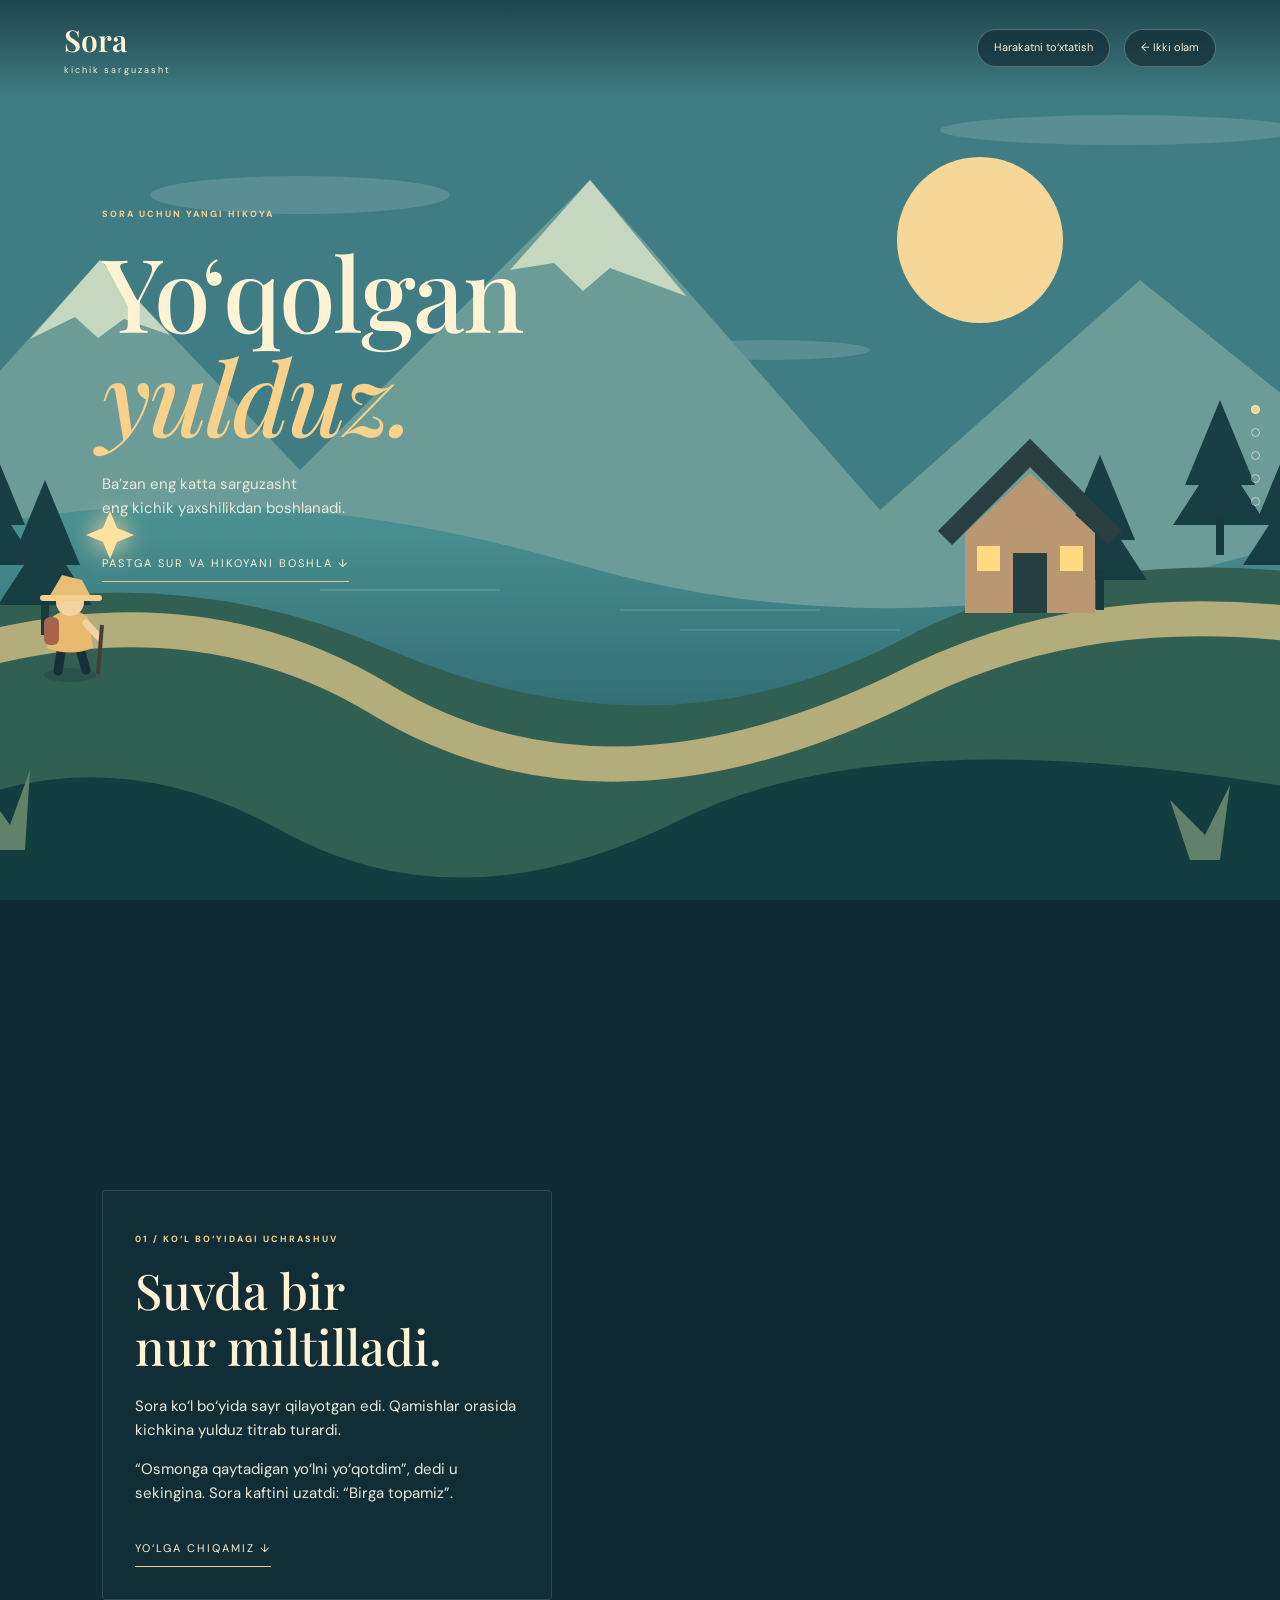
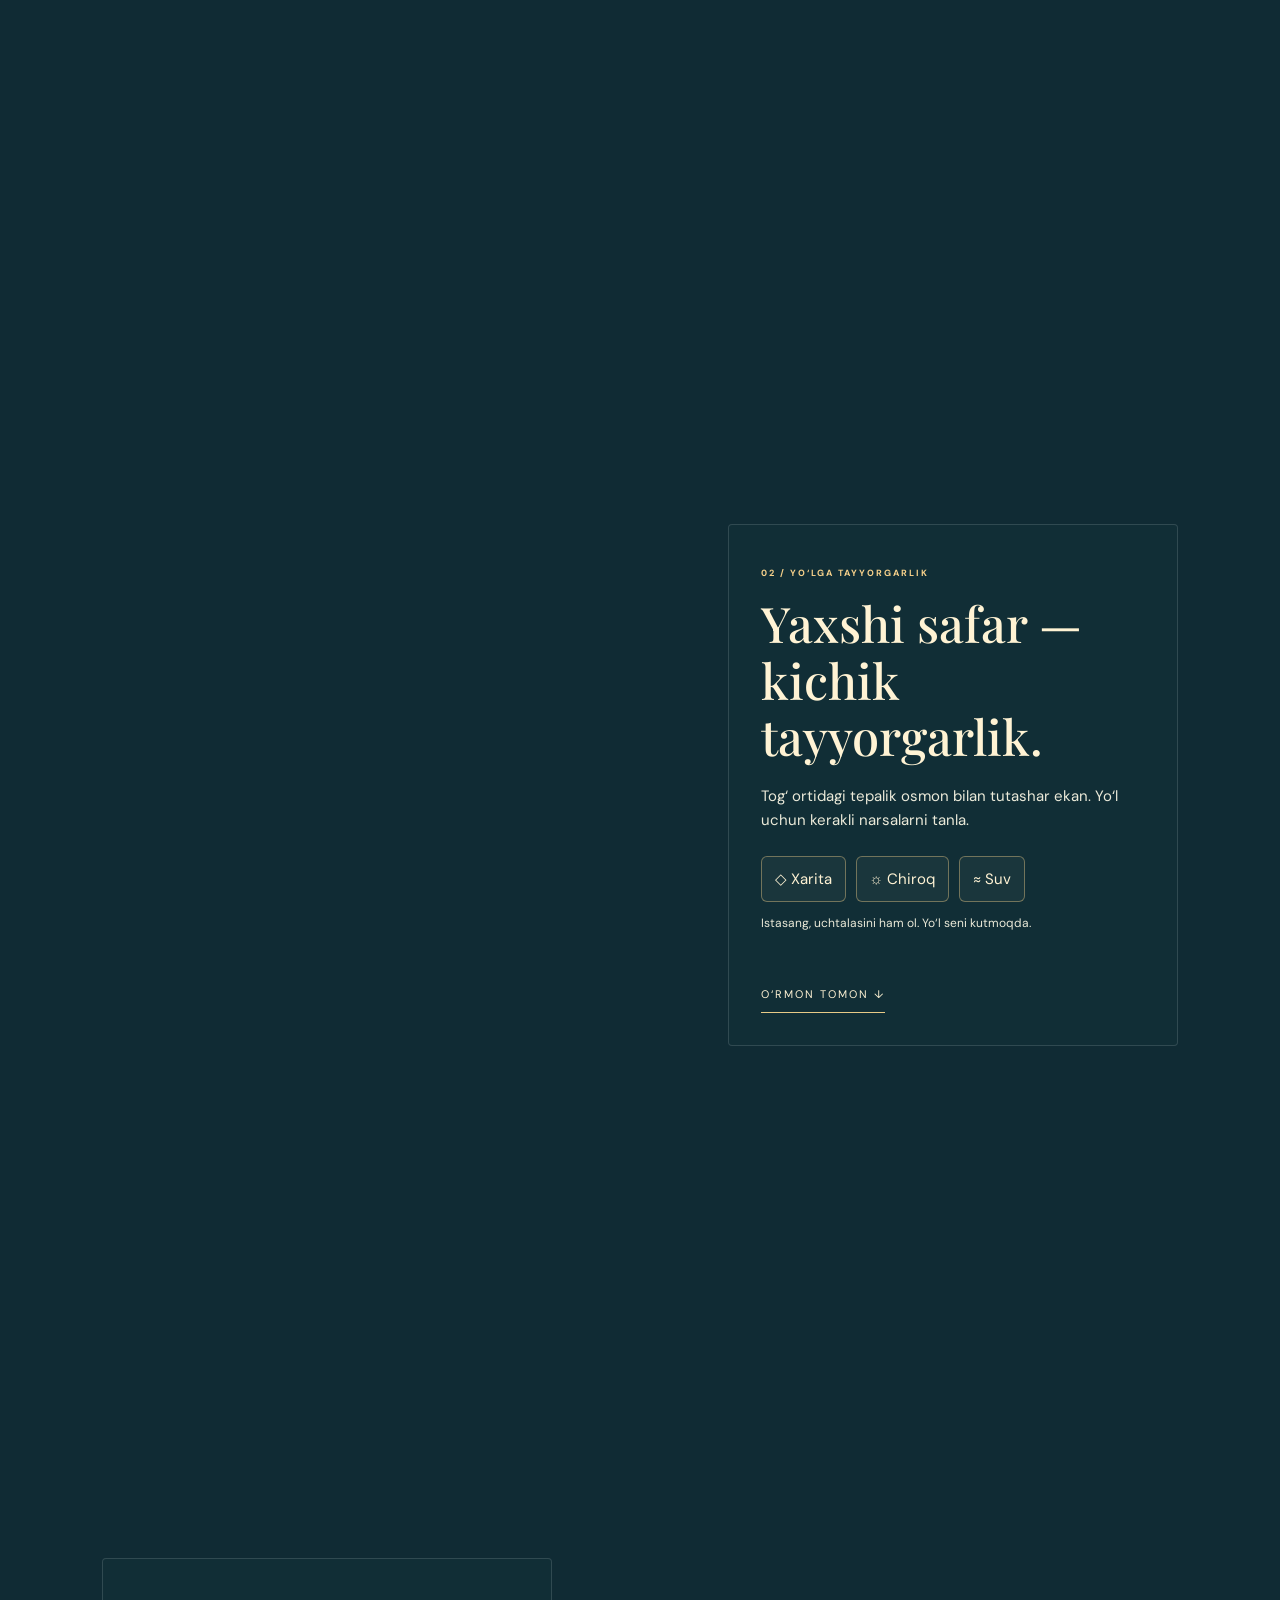
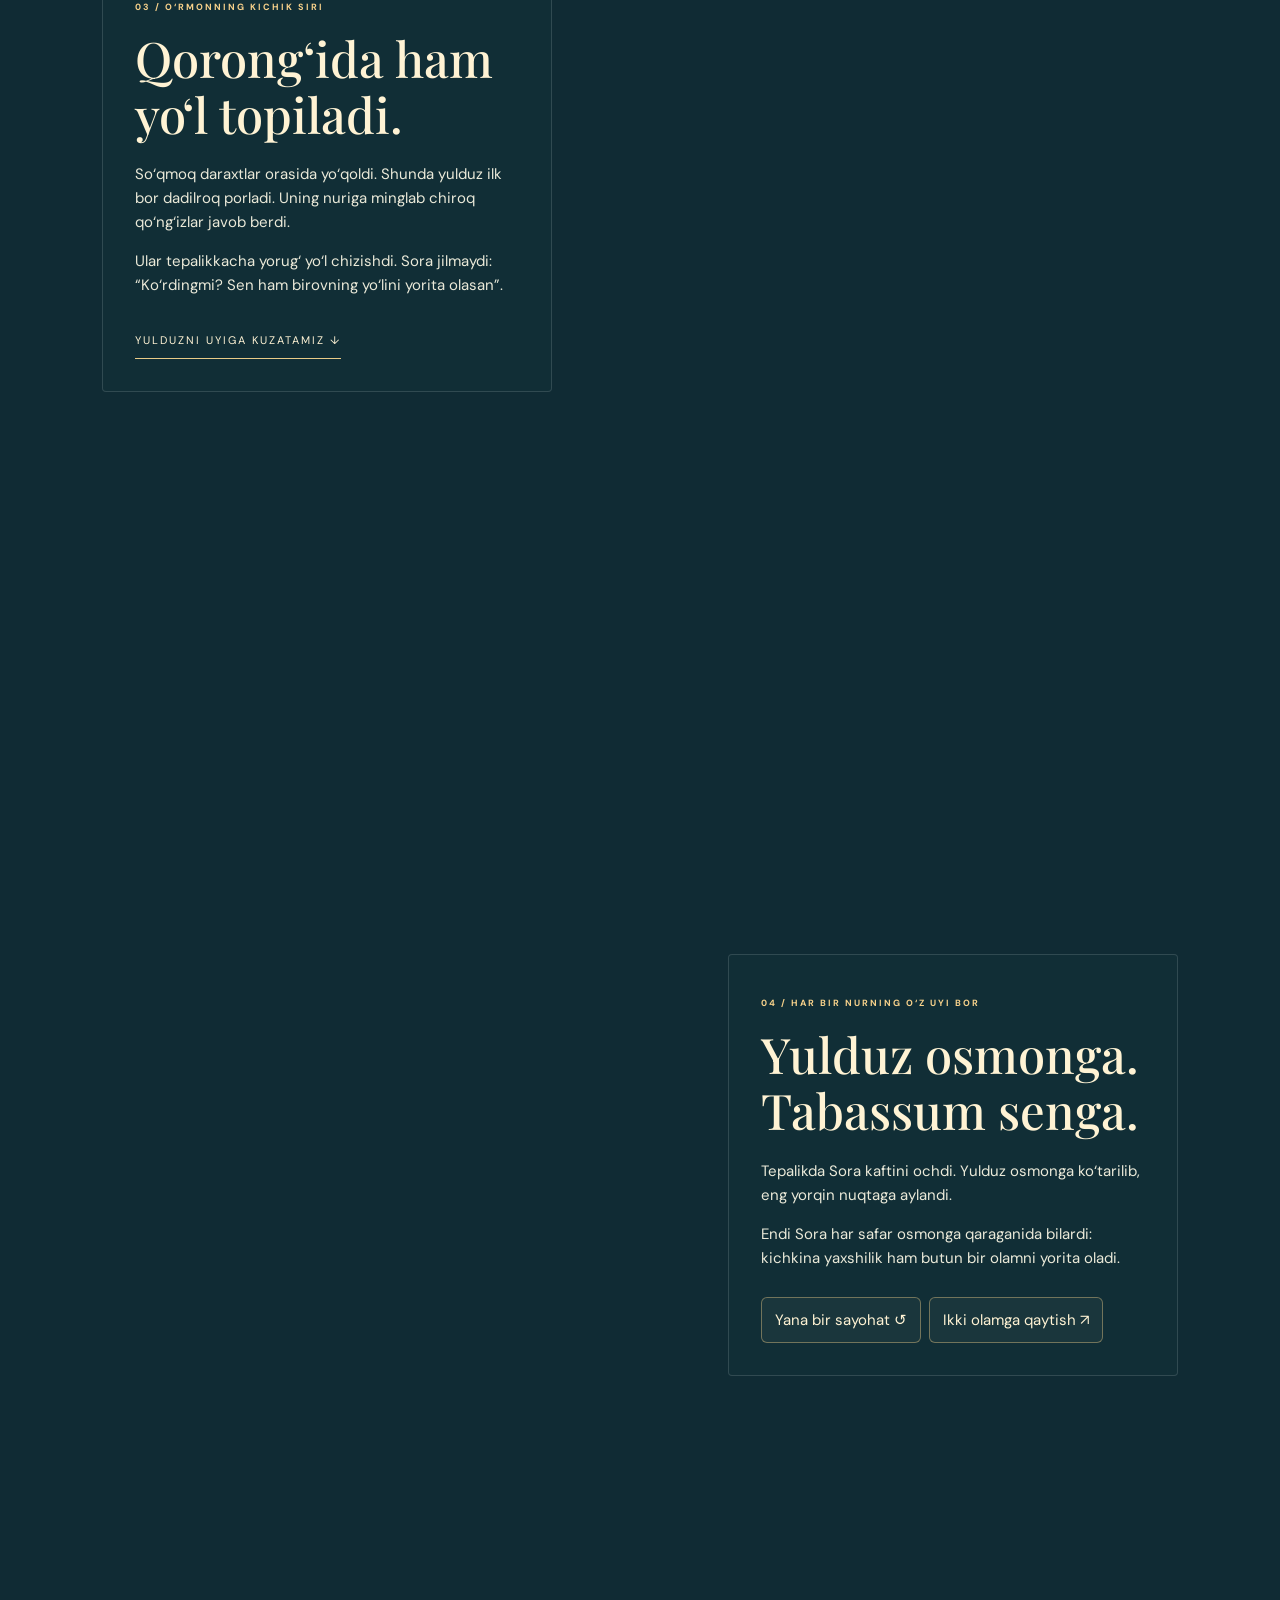
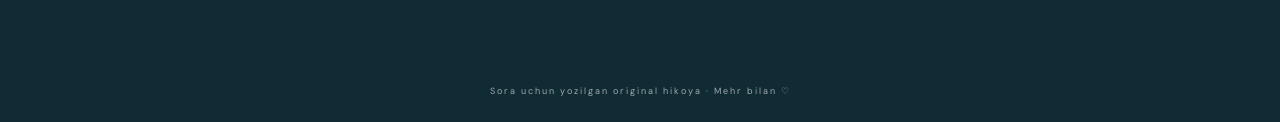
==== sarguzasht.html @ c590b5e5 "Add two-world landing page and original Uzbek scroll adventure" ====
<!doctype html><html lang="uz"><head><meta charset="utf-8"><meta name="viewport" content="width=device-width,initial-scale=1"><meta name="theme-color" content="#102b34"><title>Yo‘qolgan yulduz — Sora</title><link rel="stylesheet" href="style.css"><script src="story.js" defer></script></head>
<body class="story" data-stage="0"><div class="progress" aria-hidden="true"></div><header><a class="brand" href="index.html">Sora<span>kichik sarguzasht</span></a><button class="motion" aria-pressed="false">Harakatni to‘xtatish</button><a class="back" href="index.html">← Ikki olam</a></header>
<div class="world" aria-hidden="true"><svg viewBox="0 0 1440 900" preserveAspectRatio="xMidYMid slice" xmlns="http://www.w3.org/2000/svg"><defs><linearGradient id="water" x2="0" y2="1"><stop stop-color="#4b9294"/><stop offset="1" stop-color="#1c4c5a"/></linearGradient><g id="pine"><path d="M0 0L-35 85H-21L-47 125H47L21 85H35Z" fill="#163e43"/><path d="M-4 115H4V155H-4Z" fill="#183c3e"/></g><g id="spark"><path d="M0-24L7-7 24 0 7 7 0 24-7 7-24 0-7-7Z" fill="#ffe2a0"/></g></defs><path class="sky" d="M0 0H1440V900H0Z"/><circle class="sun" cx="1060" cy="240" r="83"/>
<g fill="#fff2"><ellipse cx="380" cy="195" rx="150" ry="19"/><ellipse cx="1200" cy="130" rx="180" ry="15"/><ellipse cx="850" cy="350" rx="100" ry="10"/></g><g class="far"><path d="M-100 570L180 260 380 470 670 180 960 510 1220 280 1580 570V900H-100Z" fill="#6c9c98"/><path d="M590 270L670 180 766 296 690 268 663 291 634 263Z" fill="#c5d8bf"/><path d="M110 339L180 260 250 335 204 319 178 338 155 317Z" fill="#c5d8bf"/></g><path d="M0 540Q300 460 660 565T1440 520V900H0Z" fill="url(#water)"/><g stroke="#a2c9b1" opacity=".4"><path d="M700 610H900M760 630H980M100 660H380M900 690H1200M400 590H580"/></g>
<g class="near"><path d="M-100 660Q190 530 470 650T1000 630Q1250 510 1600 620V950H-100Z" fill="#315f51"/><path d="M-80 700Q230 560 460 699T1000 680Q1250 560 1600 675" fill="none" stroke="#b2ad7b" stroke-width="35"/><use href="#pine" x="70" y="440"/><use href="#pine" x="125" y="480"/><use href="#pine" x="1300" y="400"/><use href="#pine" x="1370" y="440"/><use href="#pine" x="1180" y="455"/></g>
<g transform="translate(1110 488)"><path d="M-65 45L0-15 65 45V125H-65Z" fill="#ba9770"/><path d="M-85 50L0-35 85 50" fill="none" stroke="#293e40" stroke-width="20"/><path d="M-17 65H17V125H-17Z" fill="#253f40"/><path class="home-glow" d="M-53 58H-30V83H-53ZM30 58H53V83H30Z" fill="#ffda82"/></g>
<g class="traveller"><ellipse cy="65" rx="26" ry="7" fill="#102f3944"/><path d="M-8 35L-12 61M9 35L16 60" stroke="#182e38" stroke-width="9" stroke-linecap="round"/><path d="M-18 7Q0-6 18 7L23 38Q0 47-23 38Z" fill="#e9b96f"/><rect x="-26" y="7" width="15" height="28" rx="6" fill="#a7644d"/><circle cy="-8" r="14" fill="#f4d3a1"/><path d="M-21-13L-8-35 12-30 21-13Z" fill="#e8be77"/><path d="M-27-12H29" stroke="#f4cf8c" stroke-width="6" stroke-linecap="round"/><path d="M16 13L29 27" stroke="#f4d3a1" stroke-width="7" stroke-linecap="round"/><path d="M32 15L28 64" stroke="#443f35" stroke-width="4"/></g><use class="lost-star" href="#spark"/>
<path d="M0 820Q180 730 360 830T760 820 1440 800V900H0Z" fill="#133d3e"/><g fill="#62816a"><path d="M80 850L65 790 90 825 110 770 105 850ZM1270 860L1250 800 1285 835 1310 785 1300 860Z"/></g></svg></div>
<nav class="chapter-nav" aria-label="Hikoya boblari"><a href="#boshlanish" aria-label="Boshlanish" aria-current="step"></a><a href="#topilma" aria-label="Kutilmagan topilma"></a><a href="#yol" aria-label="Yo‘lga tayyorgarlik"></a><a href="#ormon" aria-label="O‘rmon siri"></a><a href="#uy" aria-label="Uyga qaytish"></a></nav>
<main><section class="chapter" id="boshlanish"><div class="text"><p class="eyebrow">SORA UCHUN YANGI HIKOYA</p><h1>Yo‘qolgan<br><em>yulduz.</em></h1><p>Ba’zan eng katta sarguzasht<br>eng kichik yaxshilikdan boshlanadi.</p><a class="down" href="#topilma">PASTGA SUR VA HIKOYANI BOSHLA ↓</a></div></section>
<section class="chapter" id="topilma"><div class="text"><p class="eyebrow">01 / KO‘L BO‘YIDAGI UCHRASHUV</p><h2>Suvda bir<br>nur miltilladi.</h2><p>Sora ko‘l bo‘yida sayr qilayotgan edi. Qamishlar orasida kichkina yulduz titrab turardi.</p><p>“Osmonga qaytadigan yo‘lni yo‘qotdim”, dedi u sekingina. Sora kaftini uzatdi: “Birga topamiz”.</p><a class="down" href="#yol">YO‘LGA CHIQAMIZ ↓</a></div></section>
<section class="chapter" id="yol"><div class="text"><p class="eyebrow">02 / YO‘LGA TAYYORGARLIK</p><h2>Yaxshi safar —<br>kichik tayyorgarlik.</h2><p>Tog‘ ortidagi tepalik osmon bilan tutashar ekan. Yo‘l uchun kerakli narsalarni tanla.</p><div class="items"><button aria-pressed="false" data-item="Xarita">◇ Xarita</button><button aria-pressed="false" data-item="Chiroq">☼ Chiroq</button><button aria-pressed="false" data-item="Suv">≈ Suv</button></div><p class="status" aria-live="polite">Istasang, uchtalasini ham ol. Yo‘l seni kutmoqda.</p><a class="down" href="#ormon">O‘RMON TOMON ↓</a></div></section>
<section class="chapter" id="ormon"><div class="text"><p class="eyebrow">03 / O‘RMONNING KICHIK SIRI</p><h2>Qorong‘ida ham<br>yo‘l topiladi.</h2><p>So‘qmoq daraxtlar orasida yo‘qoldi. Shunda yulduz ilk bor dadilroq porladi. Uning nuriga minglab chiroq qo‘ng‘izlar javob berdi.</p><p>Ular tepalikkacha yorug‘ yo‘l chizishdi. Sora jilmaydi: “Ko‘rdingmi? Sen ham birovning yo‘lini yorita olasan”.</p><a class="down" href="#uy">YULDUZNI UYIGA KUZATAMIZ ↓</a></div></section>
<section class="chapter" id="uy"><div class="text"><p class="eyebrow">04 / HAR BIR NURNING O‘Z UYI BOR</p><h2>Yulduz osmonga.<br>Tabassum senga.</h2><p>Tepalikda Sora kaftini ochdi. Yulduz osmonga ko‘tarilib, eng yorqin nuqtaga aylandi.</p><p>Endi Sora har safar osmonga qaraganida bilardi: kichkina yaxshilik ham butun bir olamni yorita oladi.</p><a class="final-link" href="#boshlanish">Yana bir sayohat ↺</a><a class="final-link" href="index.html">Ikki olamga qaytish ↗</a></div></section></main><footer>Sora uchun yozilgan original hikoya · Mehr bilan ♡</footer></body></html>
---- style.css ----
@import url('https://fonts.googleapis.com/css2?family=DM+Sans:wght@400;500;600;700&family=Playfair+Display:ital,wght@0,500;0,600;1,500&display=swap');
:root{--ink:#183b3d;--paper:#faf8ef;--gold:#f8ca70}*{box-sizing:border-box}html{scroll-behavior:smooth}body{margin:0;font:15px/1.6 'DM Sans',sans-serif;background:var(--paper);color:var(--ink)}a{color:inherit;text-decoration:none}button{font:inherit}a:focus-visible,button:focus-visible{outline:3px solid #d78c35;outline-offset:6px}header{display:flex;align-items:center;justify-content:space-between;padding:28px 6vw}.brand{font:600 30px 'Playfair Display',Georgia,serif}.brand span{display:block;font:9px 'DM Sans',sans-serif;letter-spacing:2px;margin-top:4px}.edition,.eyebrow,.number,.enter,.footnote,footer{font-size:10px;letter-spacing:2px}.chooser{max-width:1160px;margin:35px auto 0;padding:0 32px;text-align:center}.eyebrow{font-weight:700}h1{font:500 clamp(36px,5vw,64px)/1.15 'Playfair Display',Georgia,serif;letter-spacing:-2px;margin:20px 0}h1 em{font-weight:500;color:#818b72}.intro{color:#74817a;max-width:520px;margin:22px auto 36px}.choices{display:grid;grid-template-columns:1fr 1fr;gap:24px;text-align:left}.choice{position:relative;border-radius:14px;overflow:hidden;padding:28px 32px;min-height:360px;transition:transform .3s,box-shadow .3s}.choice:hover{transform:translateY(-6px);box-shadow:0 18px 40px #173c3b1a}.flowers{background:#f4dfe3;color:#743e55}.adventure{background:#173e42;color:#f6eed9}.number{position:relative;z-index:2;font-size:9px}.card-bottom{position:relative;z-index:2;display:flex;justify-content:space-between;align-items:center;margin-top:175px}.card-bottom h2{font:500 32px 'Playfair Display',Georgia,serif;margin:0 0 8px}.card-bottom p{font-size:12px;margin:0;opacity:.8}.arrow{font-size:28px;margin-left:15px}.enter{display:block;margin-top:23px;font-size:9px}.flower-art{position:absolute;top:48px;left:0;width:100%;height:175px;display:flex;justify-content:center;align-items:center}.flower-art i{font-style:normal;font-size:125px;color:#bc6e8c;text-shadow:5px 8px 0 #e6bacb;transform:rotate(-20deg)}.flower-art i:nth-child(2){font-size:170px;color:#d894ad;margin:0 -18px;transform:translateY(-15px)}.flower-art i:nth-child(3){transform:rotate(20deg)}.mountain-art{position:absolute;inset:0;overflow:hidden}.mountain-art i,.mountain-art b{position:absolute;left:-10%;top:130px;width:75%;height:160px;background:#27565a;clip-path:polygon(0 100%,45% 0,100% 100%)}.mountain-art b{left:40%;top:80px;background:#32666a;height:210px}.star{position:absolute;top:50px;left:46%;color:#f5cf81;font-size:64px;text-shadow:0 0 50px #ffda7f77}.trail{position:absolute;top:200px;left:40%;width:120px;height:150px;border:2px solid #f1c87b55;border-radius:50%;transform:rotate(40deg)}.footnote{margin:30px 0;color:#7a8377;font-size:9px}footer{text-align:center;padding:24px;font-size:9px;color:#7a8377}
.story{background:#102b34;color:#fff3d4}.story header{position:fixed;z-index:5;inset:0 0 auto;background:linear-gradient(#102b34b0,transparent);padding:20px 5vw}.back,.motion{border:1px solid #fff4;background:#142e35b8;color:#fff3d4;border-radius:24px;padding:9px 16px;font-size:11px;cursor:pointer}.motion{margin-left:auto;margin-right:14px}.progress{height:3px;background:#f6cb72;position:fixed;top:0;left:0;z-index:10;width:calc(var(--progress,0)*100%)}.world{position:fixed;inset:0;z-index:0;pointer-events:none}.world svg{width:100%;height:100%;object-fit:cover}.sky{fill:#3f7c83;transition:fill 1s}.story[data-stage="2"] .sky{fill:#315c6c}.story[data-stage="3"] .sky{fill:#142e4a}.story[data-stage="4"] .sky{fill:#101f3d}.world .sun{fill:#f7d797;transform:translateY(calc(var(--progress,0)*-170px))}.far{transform:translateX(calc(var(--progress,0)*-60px))}.near{transform:translateX(calc(var(--progress,0)*-130px))}.traveller{transform:translate(calc(150px + var(--progress,0)*850px),610px)}.lost-star{transform:translate(calc(190px + var(--progress,0)*850px),calc(535px - var(--home,0)*350px));filter:drop-shadow(0 0 12px #ffe3a2)}.story main{position:relative;z-index:1}.chapter{min-height:110svh;display:flex;align-items:center;padding:120px 8vw}.chapter .text{max-width:450px;background:#123038d9;padding:32px;border:1px solid #fff2;border-radius:4px;backdrop-filter:blur(8px)}.chapter:first-child{min-height:100svh;align-items:flex-start;padding-top:22vh}.chapter:first-child .text{background:transparent;backdrop-filter:none;border:0;padding:0;max-width:650px}.chapter h1{font-size:clamp(52px,8vw,102px);line-height:1.02;margin:18px 0 25px}.chapter h1 em{color:#f8d28b}.chapter h2{font:500 clamp(30px,4vw,49px)/1.15 'Playfair Display',Georgia,serif;margin:15px 0 20px}.chapter p{color:#ebead9}.chapter:nth-child(odd):not(:first-child){justify-content:flex-end}.chapter .eyebrow{color:#f8d28b;font-size:9px}.down{display:inline-block;margin-top:20px;font-size:11px;letter-spacing:2px;border-bottom:1px solid #e8cb87;padding-bottom:8px}.items{display:flex;flex-wrap:wrap;gap:10px;margin-top:24px}.items button,.final-link{border:1px solid #f8d28b66;border-radius:6px;background:#ffefcc0a;color:#fff3d4;padding:10px 13px;cursor:pointer}.items button[aria-pressed="true"]{background:#f8d28b;color:#163b3c}.status{font-size:12px;min-height:40px}.chapter-nav{position:fixed;right:20px;top:45%;z-index:5;display:grid;gap:14px}.chapter-nav a{width:9px;height:9px;border:1px solid #fff8;border-radius:50%}.chapter-nav a[aria-current]{background:#f8d28b}.chapter-nav a:before{content:'';display:block;width:24px;height:24px;transform:translate(-8px,-8px)}.final-link{display:inline-block;margin:12px 8px 0 0}.story footer{position:relative;z-index:1;color:#fff9;background:#102b34}.home-glow{opacity:calc(.15 + var(--progress,0)*.85)}.still .sun,.still .far,.still .near{transform:none!important}.still .traveller{transform:translate(650px,610px)!important}.still .lost-star{transform:translate(690px,530px)!important}.still .sky{transition:none}
@media(max-width:650px){header{padding:22px}.edition{font-size:8px;letter-spacing:1px}.chooser{margin-top:25px;padding:0 20px}h1{letter-spacing:-1px}.choices{grid-template-columns:1fr}.choice{padding:25px;min-height:345px}.intro{font-size:13px}.chapter{padding:110px 26px;min-height:115svh}.chapter .text{padding:22px;max-width:100%}.chapter:first-child{padding-top:24vh}.chapter-nav{right:9px}.story .brand{font-size:23px}.story .brand span{display:none}.motion,.back{font-size:10px;padding:8px 10px}.motion{margin-right:7px}.world svg{width:180%;max-width:none;transform:translateX(-23%)}.chapter h1{font-size:60px}.chapter p{font-size:14px}}
@media(prefers-reduced-motion:reduce){html{scroll-behavior:auto}*,*:before,*:after{transition:none!important}.choice:hover{transform:none}}
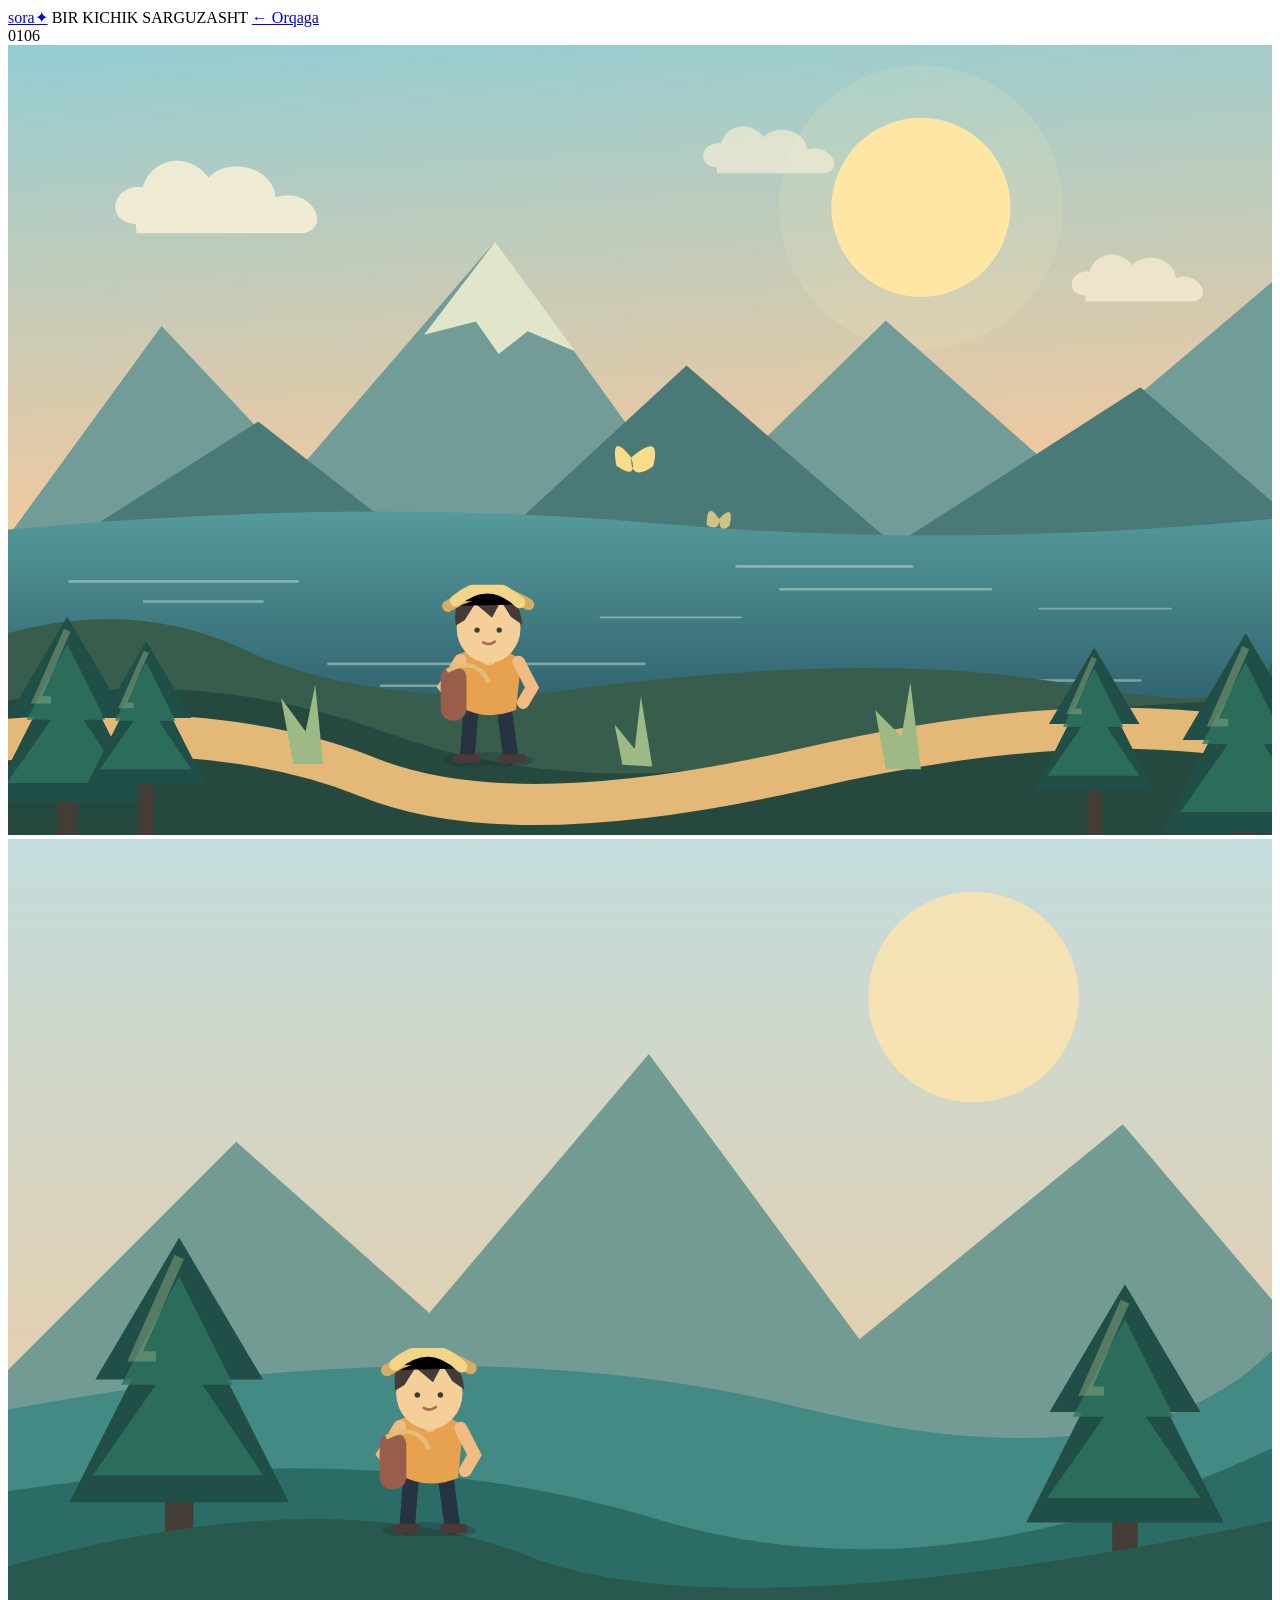
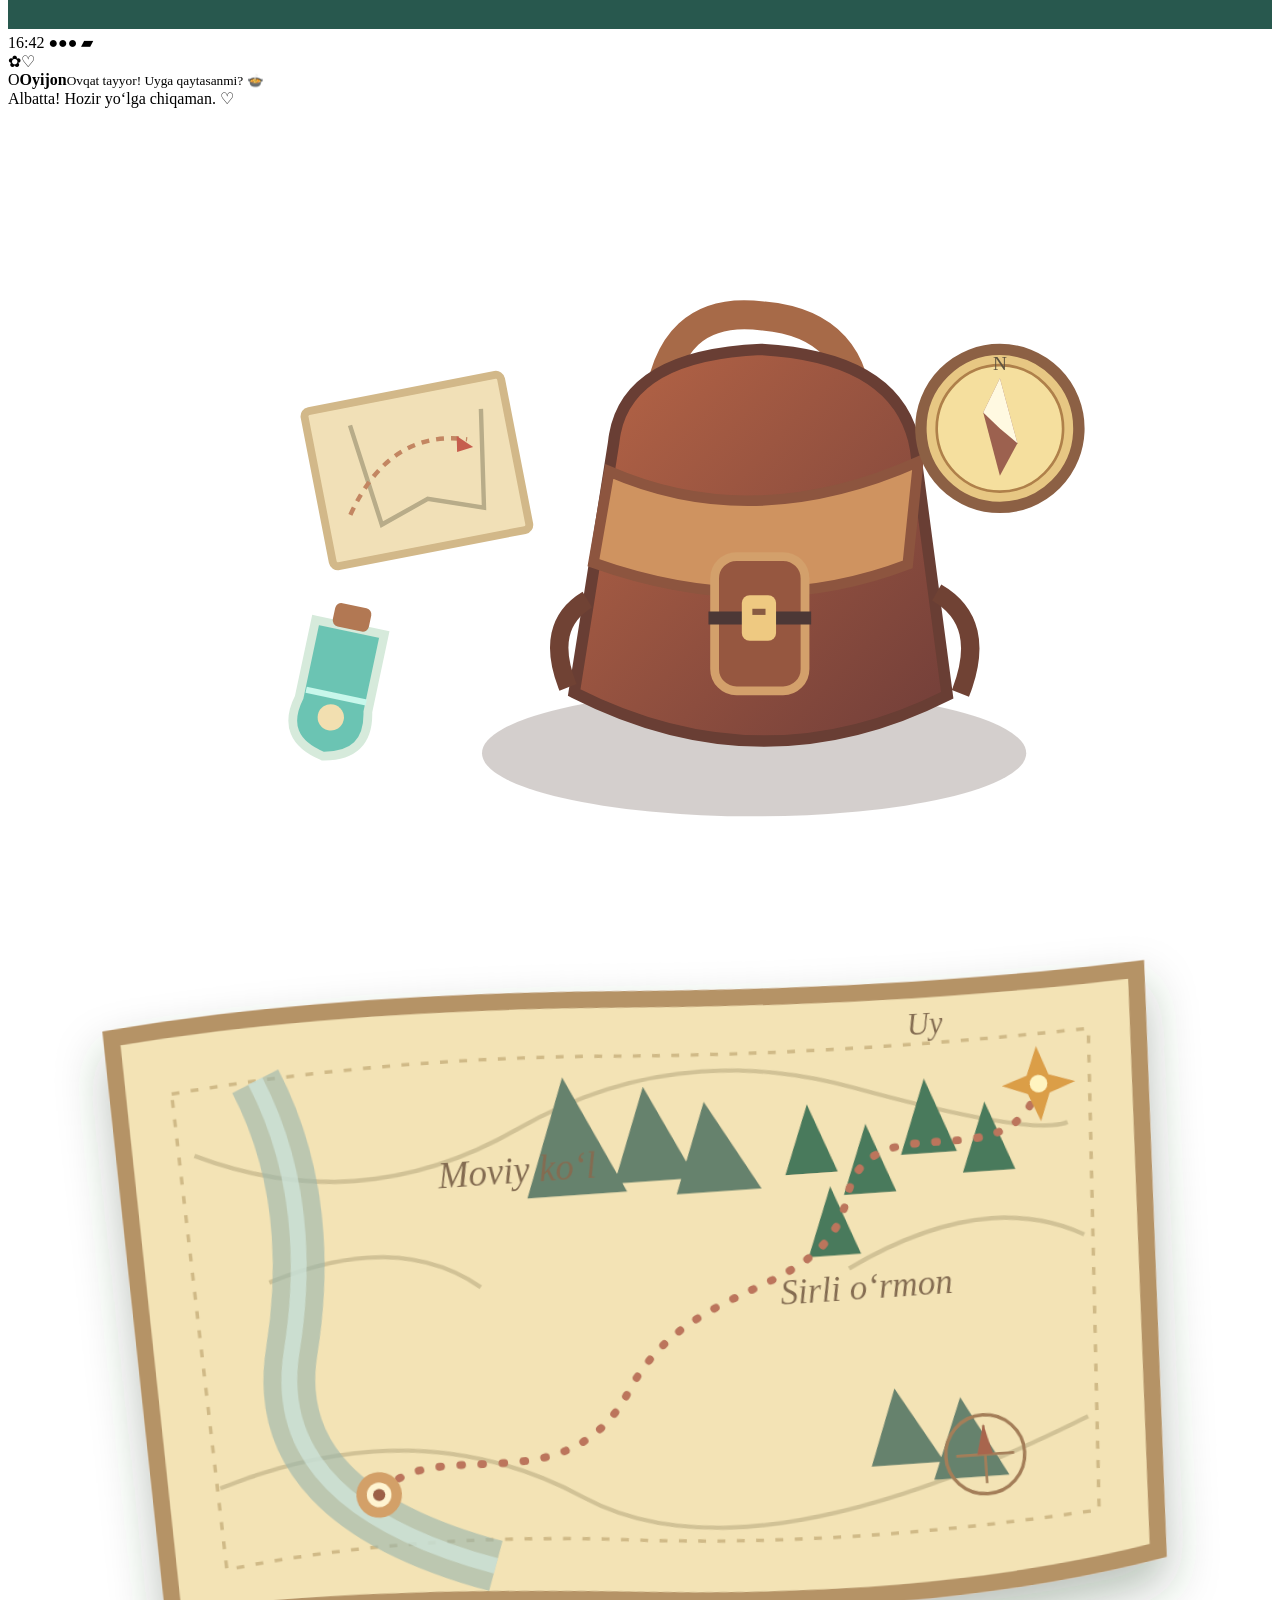
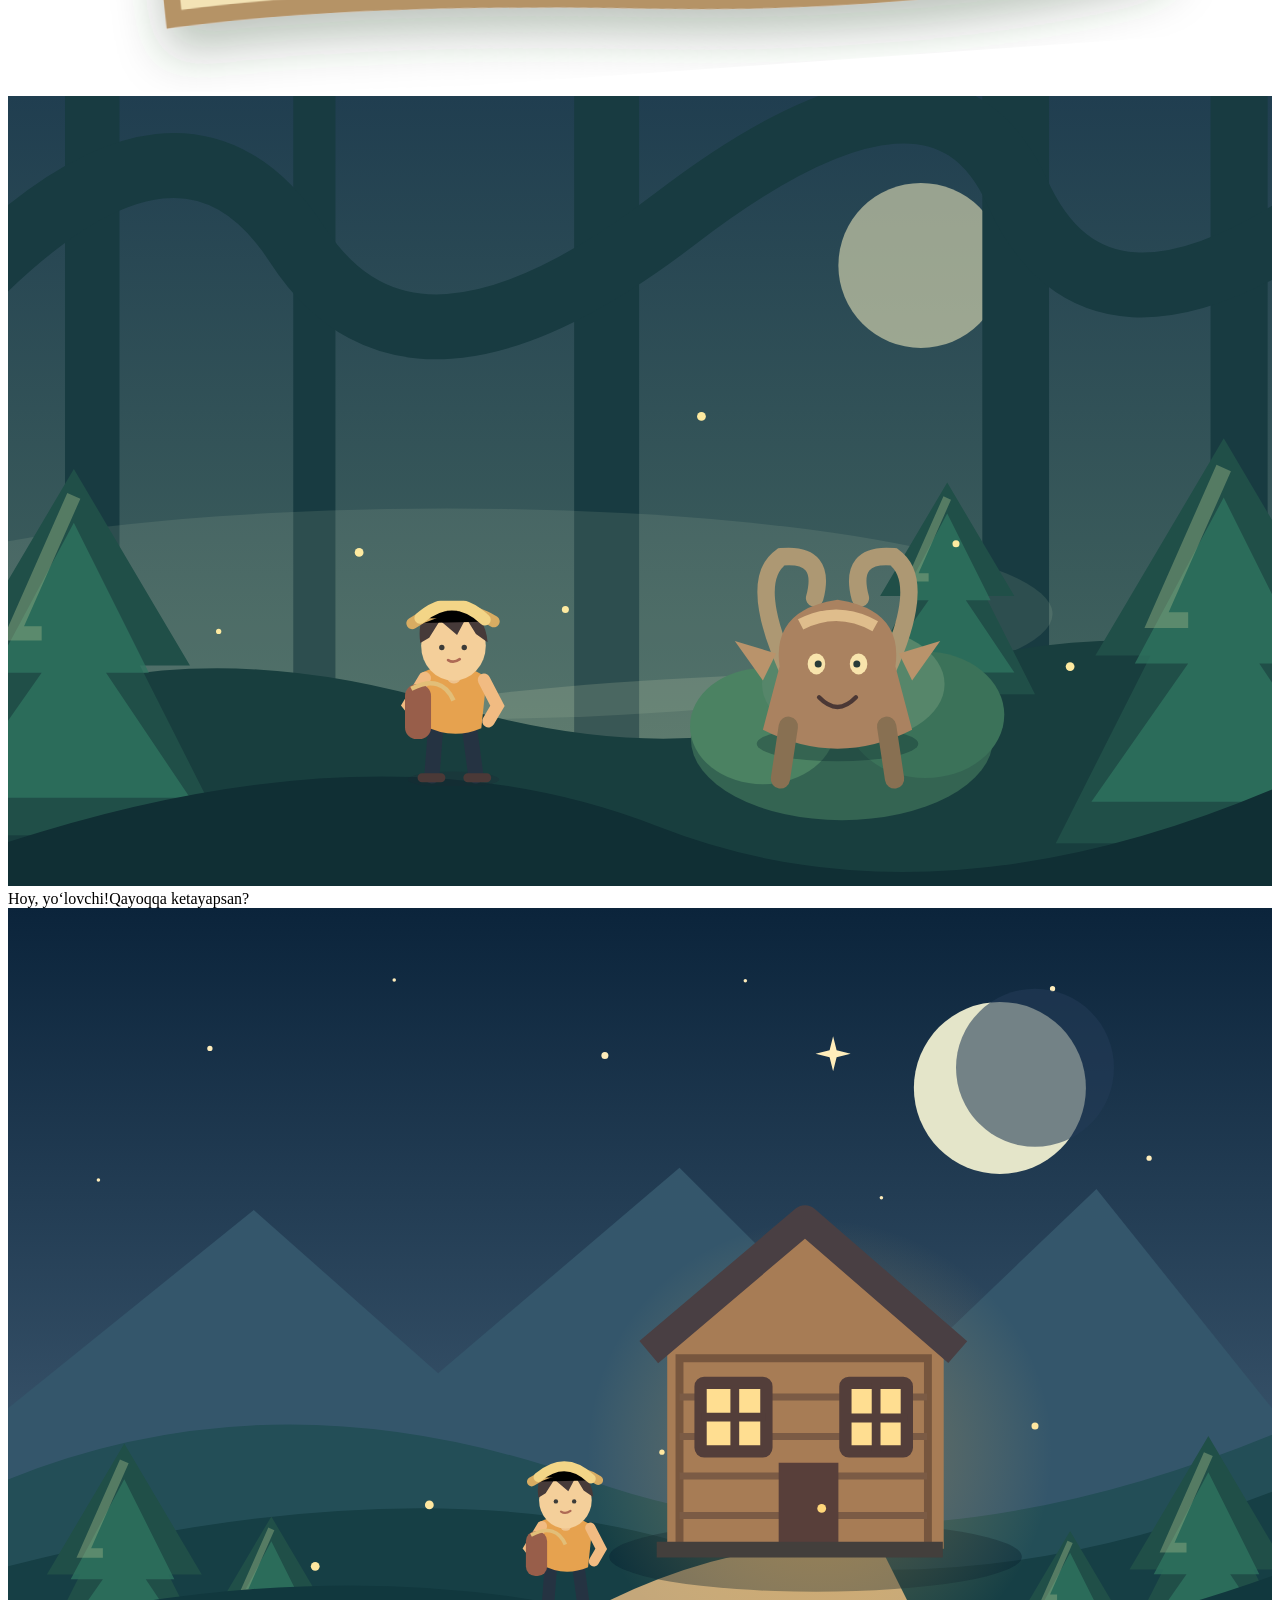
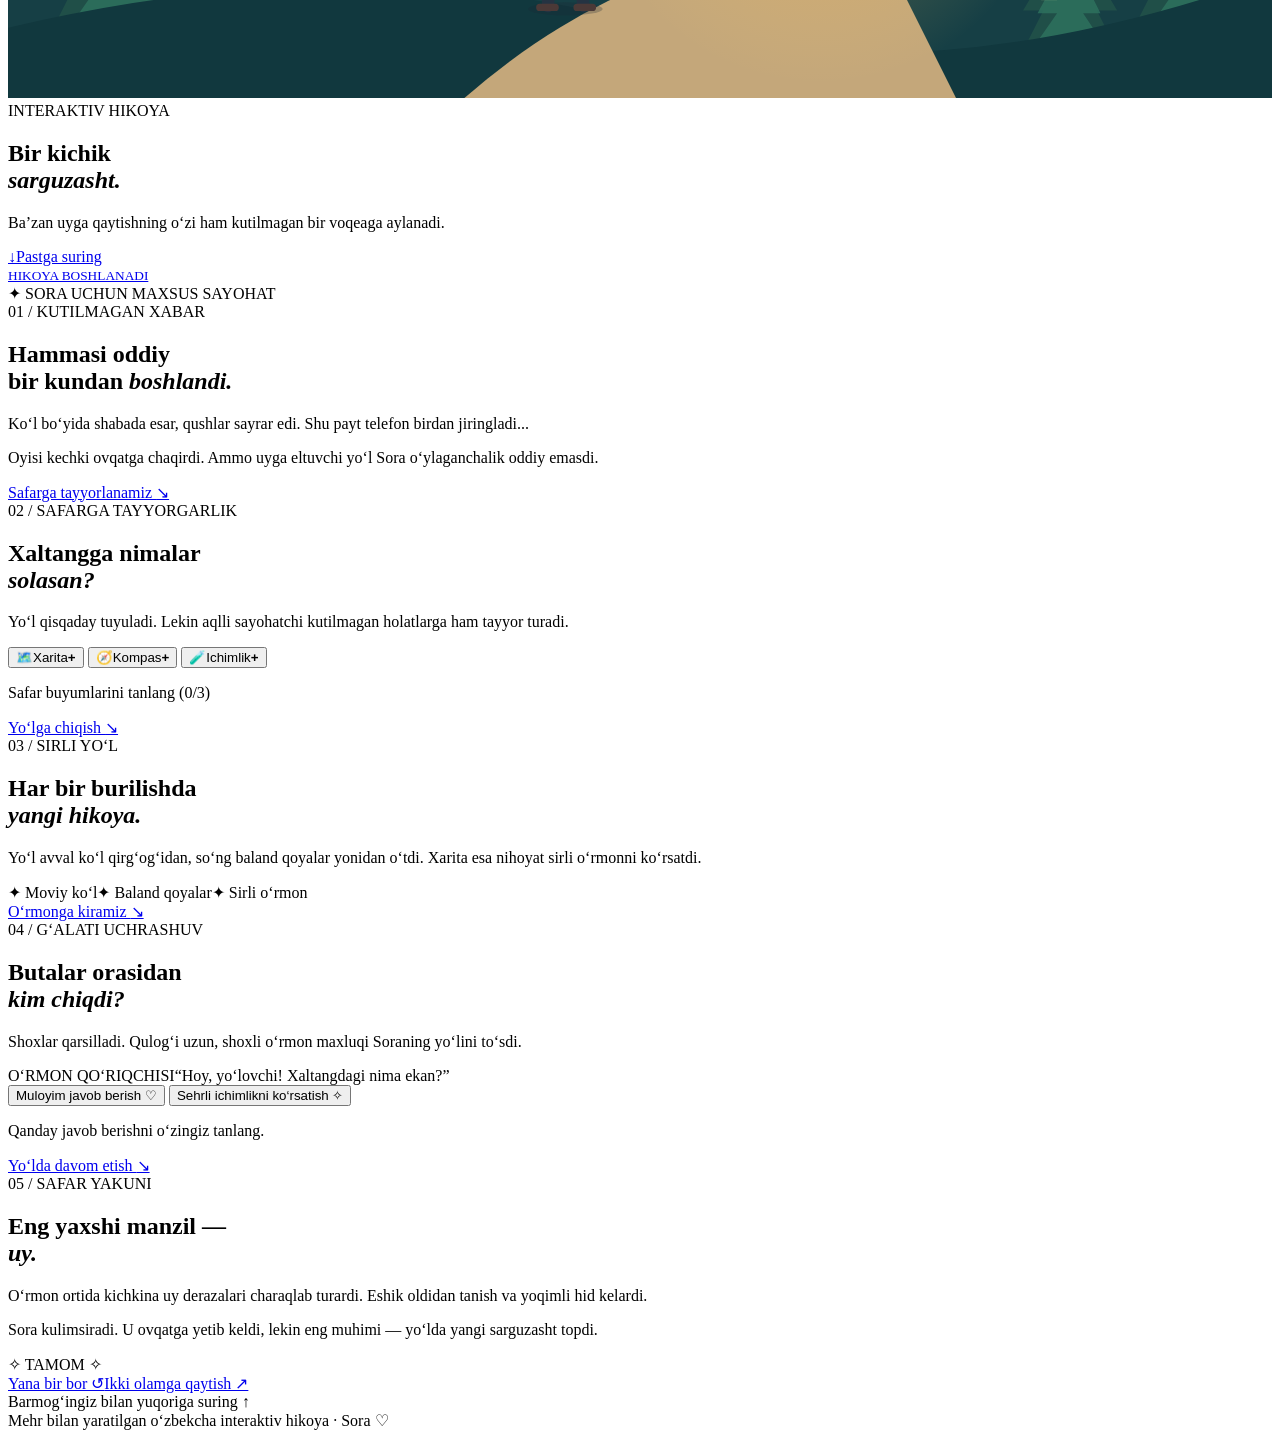
==== commit 13eee9c7: "Rebuild adventure as cinematic Uzbek multi-scene scroll story" ====
--- a/sarguzasht.html
+++ b/sarguzasht.html
@@ -1,14 +1,233 @@
-<!doctype html><html lang="uz"><head><meta charset="utf-8"><meta name="viewport" content="width=device-width,initial-scale=1"><meta name="theme-color" content="#102b34"><title>Yo‘qolgan yulduz — Sora</title><link rel="stylesheet" href="style.css"><script src="story.js" defer></script></head>
-<body class="story" data-stage="0"><div class="progress" aria-hidden="true"></div><header><a class="brand" href="index.html">Sora<span>kichik sarguzasht</span></a><button class="motion" aria-pressed="false">Harakatni to‘xtatish</button><a class="back" href="index.html">← Ikki olam</a></header>
-<div class="world" aria-hidden="true"><svg viewBox="0 0 1440 900" preserveAspectRatio="xMidYMid slice" xmlns="http://www.w3.org/2000/svg"><defs><linearGradient id="water" x2="0" y2="1"><stop stop-color="#4b9294"/><stop offset="1" stop-color="#1c4c5a"/></linearGradient><g id="pine"><path d="M0 0L-35 85H-21L-47 125H47L21 85H35Z" fill="#163e43"/><path d="M-4 115H4V155H-4Z" fill="#183c3e"/></g><g id="spark"><path d="M0-24L7-7 24 0 7 7 0 24-7 7-24 0-7-7Z" fill="#ffe2a0"/></g></defs><path class="sky" d="M0 0H1440V900H0Z"/><circle class="sun" cx="1060" cy="240" r="83"/>
-<g fill="#fff2"><ellipse cx="380" cy="195" rx="150" ry="19"/><ellipse cx="1200" cy="130" rx="180" ry="15"/><ellipse cx="850" cy="350" rx="100" ry="10"/></g><g class="far"><path d="M-100 570L180 260 380 470 670 180 960 510 1220 280 1580 570V900H-100Z" fill="#6c9c98"/><path d="M590 270L670 180 766 296 690 268 663 291 634 263Z" fill="#c5d8bf"/><path d="M110 339L180 260 250 335 204 319 178 338 155 317Z" fill="#c5d8bf"/></g><path d="M0 540Q300 460 660 565T1440 520V900H0Z" fill="url(#water)"/><g stroke="#a2c9b1" opacity=".4"><path d="M700 610H900M760 630H980M100 660H380M900 690H1200M400 590H580"/></g>
-<g class="near"><path d="M-100 660Q190 530 470 650T1000 630Q1250 510 1600 620V950H-100Z" fill="#315f51"/><path d="M-80 700Q230 560 460 699T1000 680Q1250 560 1600 675" fill="none" stroke="#b2ad7b" stroke-width="35"/><use href="#pine" x="70" y="440"/><use href="#pine" x="125" y="480"/><use href="#pine" x="1300" y="400"/><use href="#pine" x="1370" y="440"/><use href="#pine" x="1180" y="455"/></g>
-<g transform="translate(1110 488)"><path d="M-65 45L0-15 65 45V125H-65Z" fill="#ba9770"/><path d="M-85 50L0-35 85 50" fill="none" stroke="#293e40" stroke-width="20"/><path d="M-17 65H17V125H-17Z" fill="#253f40"/><path class="home-glow" d="M-53 58H-30V83H-53ZM30 58H53V83H30Z" fill="#ffda82"/></g>
-<g class="traveller"><ellipse cy="65" rx="26" ry="7" fill="#102f3944"/><path d="M-8 35L-12 61M9 35L16 60" stroke="#182e38" stroke-width="9" stroke-linecap="round"/><path d="M-18 7Q0-6 18 7L23 38Q0 47-23 38Z" fill="#e9b96f"/><rect x="-26" y="7" width="15" height="28" rx="6" fill="#a7644d"/><circle cy="-8" r="14" fill="#f4d3a1"/><path d="M-21-13L-8-35 12-30 21-13Z" fill="#e8be77"/><path d="M-27-12H29" stroke="#f4cf8c" stroke-width="6" stroke-linecap="round"/><path d="M16 13L29 27" stroke="#f4d3a1" stroke-width="7" stroke-linecap="round"/><path d="M32 15L28 64" stroke="#443f35" stroke-width="4"/></g><use class="lost-star" href="#spark"/>
-<path d="M0 820Q180 730 360 830T760 820 1440 800V900H0Z" fill="#133d3e"/><g fill="#62816a"><path d="M80 850L65 790 90 825 110 770 105 850ZM1270 860L1250 800 1285 835 1310 785 1300 860Z"/></g></svg></div>
-<nav class="chapter-nav" aria-label="Hikoya boblari"><a href="#boshlanish" aria-label="Boshlanish" aria-current="step"></a><a href="#topilma" aria-label="Kutilmagan topilma"></a><a href="#yol" aria-label="Yo‘lga tayyorgarlik"></a><a href="#ormon" aria-label="O‘rmon siri"></a><a href="#uy" aria-label="Uyga qaytish"></a></nav>
-<main><section class="chapter" id="boshlanish"><div class="text"><p class="eyebrow">SORA UCHUN YANGI HIKOYA</p><h1>Yo‘qolgan<br><em>yulduz.</em></h1><p>Ba’zan eng katta sarguzasht<br>eng kichik yaxshilikdan boshlanadi.</p><a class="down" href="#topilma">PASTGA SUR VA HIKOYANI BOSHLA ↓</a></div></section>
-<section class="chapter" id="topilma"><div class="text"><p class="eyebrow">01 / KO‘L BO‘YIDAGI UCHRASHUV</p><h2>Suvda bir<br>nur miltilladi.</h2><p>Sora ko‘l bo‘yida sayr qilayotgan edi. Qamishlar orasida kichkina yulduz titrab turardi.</p><p>“Osmonga qaytadigan yo‘lni yo‘qotdim”, dedi u sekingina. Sora kaftini uzatdi: “Birga topamiz”.</p><a class="down" href="#yol">YO‘LGA CHIQAMIZ ↓</a></div></section>
-<section class="chapter" id="yol"><div class="text"><p class="eyebrow">02 / YO‘LGA TAYYORGARLIK</p><h2>Yaxshi safar —<br>kichik tayyorgarlik.</h2><p>Tog‘ ortidagi tepalik osmon bilan tutashar ekan. Yo‘l uchun kerakli narsalarni tanla.</p><div class="items"><button aria-pressed="false" data-item="Xarita">◇ Xarita</button><button aria-pressed="false" data-item="Chiroq">☼ Chiroq</button><button aria-pressed="false" data-item="Suv">≈ Suv</button></div><p class="status" aria-live="polite">Istasang, uchtalasini ham ol. Yo‘l seni kutmoqda.</p><a class="down" href="#ormon">O‘RMON TOMON ↓</a></div></section>
-<section class="chapter" id="ormon"><div class="text"><p class="eyebrow">03 / O‘RMONNING KICHIK SIRI</p><h2>Qorong‘ida ham<br>yo‘l topiladi.</h2><p>So‘qmoq daraxtlar orasida yo‘qoldi. Shunda yulduz ilk bor dadilroq porladi. Uning nuriga minglab chiroq qo‘ng‘izlar javob berdi.</p><p>Ular tepalikkacha yorug‘ yo‘l chizishdi. Sora jilmaydi: “Ko‘rdingmi? Sen ham birovning yo‘lini yorita olasan”.</p><a class="down" href="#uy">YULDUZNI UYIGA KUZATAMIZ ↓</a></div></section>
-<section class="chapter" id="uy"><div class="text"><p class="eyebrow">04 / HAR BIR NURNING O‘Z UYI BOR</p><h2>Yulduz osmonga.<br>Tabassum senga.</h2><p>Tepalikda Sora kaftini ochdi. Yulduz osmonga ko‘tarilib, eng yorqin nuqtaga aylandi.</p><p>Endi Sora har safar osmonga qaraganida bilardi: kichkina yaxshilik ham butun bir olamni yorita oladi.</p><a class="final-link" href="#boshlanish">Yana bir sayohat ↺</a><a class="final-link" href="index.html">Ikki olamga qaytish ↗</a></div></section></main><footer>Sora uchun yozilgan original hikoya · Mehr bilan ♡</footer></body></html>
+<!doctype html>
+<html lang="uz">
+<head>
+<meta charset="utf-8">
+<meta name="viewport" content="width=device-width,initial-scale=1,viewport-fit=cover">
+<meta name="theme-color" content="#0f2431">
+<meta name="description" content="Kichik sarguzasht — ekranni surib kashf etiladigan jonli o‘zbekcha hikoya.">
+<title>Kichik sarguzasht — Sora</title>
+<link rel="preconnect" href="https://fonts.googleapis.com">
+<link rel="preconnect" href="https://fonts.gstatic.com" crossorigin>
+<link href="https://fonts.googleapis.com/css2?family=DM+Sans:wght@400;500;600;700&family=Fraunces:ital,opsz,wght,SOFT,WONK@0,9..144,500,20,1;0,9..144,700,20,1;1,9..144,600,20,1&display=swap" rel="stylesheet">
+<link rel="stylesheet" href="adventure.css">
+<script src="adventure.js" defer></script>
+</head>
+<body data-stage="0">
+<div class="scroll-progress" aria-hidden="true"><span></span></div>
+<header class="topbar">
+  <a href="index.html" class="logo" aria-label="Ikki olamga qaytish">sora<span class="logo-dot">✦</span></a>
+  <span class="topbar-title">BIR KICHIK SARGUZASHT</span>
+  <a class="exit" href="index.html">← Orqaga</a>
+</header>
+<div class="chapter-count" aria-hidden="true"><span id="chapter-num">01</span><span class="count-line"></span>06</div>
+<nav class="dots" aria-label="Hikoya bo‘limlari">
+<a href="#boshlanish" aria-current="step" aria-label="1. Ko‘l bo‘yida"></a>
+<a href="#xabar" aria-label="2. Xabar"></a>
+<a href="#tayyorgarlik" aria-label="3. Tayyorgarlik"></a>
+<a href="#xarita" aria-label="4. Yo‘l"></a>
+<a href="#uchrashuv" aria-label="5. Uchrashuv"></a>
+<a href="#uy" aria-label="6. Uyga qaytish"></a>
+</nav>
+<div class="scene-stack" aria-hidden="true">
+<!-- Shared, original vector illustrations: all scenery is drawn here, without borrowed site assets. -->
+<svg class="svg-library" width="0" height="0" style="position:absolute;overflow:hidden" aria-hidden="true">
+<defs>
+  <symbol id="tree" viewBox="-85 -280 170 280">
+    <path d="M-11-85H11V0H-11Z" fill="#433d35"/>
+    <path d="M0-280L-65-170H-37L-85-75H85L37-170H65Z" fill="#204f48"/>
+    <path d="M0-250L-45-166H-18L-67-96H65L18-166H42Z" fill="#2f7360" opacity=".8"/>
+    <path d="M0-265L-34-188H-18" stroke="#94af83" stroke-width="8" fill="none" opacity=".45"/>
+  </symbol>
+  <symbol id="kid" viewBox="-66 -200 132 204">
+    <ellipse cx="0" cy="-2" rx="51" ry="9" fill="#1a273344"/>
+    <path d="M-20-58L-24-6M18-58L25-6" stroke="#253342" stroke-width="17" stroke-linecap="round"/>
+    <path d="M-35-4H-14M16-4H37" stroke="#4b3937" stroke-width="10" stroke-linecap="round"/>
+    <path d="M-37-120Q0-139 37-116L31-59Q-2-45-34-63Z" fill="#e6a24f"/>
+    <path d="M-32-115L-50-85 -34-65M34-113L49-84 39-67" fill="none" stroke="#f1bb82" stroke-width="14" stroke-linecap="round"/>
+    <rect x="-54" y="-108" width="29" height="61" rx="13" fill="#985e4a"/>
+    <path d="M-47-103Q-13-120 0-90" fill="none" stroke="#e2be78" stroke-width="5"/>
+    <rect x="-7" y="-134" width="15" height="25" rx="7" fill="#eec28d"/>
+    <ellipse cy="-151" rx="36" ry="39" fill="#f4cf9a"/>
+    <path d="M-37-154Q-43-199 0-193 35-192 38-155L25-164 14-182 4-163-15-179-27-160Z" fill="#463a39"/>
+    <circle cx="-13" cy="-149" r="3" fill="#3c3c39"/><circle cx="12" cy="-149" r="3" fill="#3c3c39"/>
+    <path d="M-6-135Q0-131 7-136" stroke="#ae6a55" stroke-width="3" fill="none" stroke-linecap="round"/>
+    <path d="M-46-176Q0-206 45-178" stroke="#d8ac62" stroke-width="13" stroke-linecap="round"/>
+    <path d="M-37-182Q0-213 35-180" stroke="#f3d587" stroke-width="13" stroke-linecap="round"/>
+  </symbol>
+  <symbol id="cloud" viewBox="0 0 240 92"><path d="M25 76C-12 73 0 30 33 35 42 2 84-6 106 24c25-26 74-9 75 22 37-13 65 31 32 40H26Z" fill="#fff3d8"/></symbol>
+  <radialGradient id="lamp"><stop stop-color="#ffe5a0" stop-opacity=".95"/><stop offset=".38" stop-color="#f8b44b" stop-opacity=".22"/><stop offset="1" stop-color="#ffd875" stop-opacity="0"/></radialGradient>
+</defs></svg>
+<!-- 01: Lake, layered landscape -->
+<div class="scene scene-lake is-active" data-scene="0">
+<svg class="art" viewBox="0 0 1440 900" preserveAspectRatio="xMidYMid slice">
+<defs><linearGradient id="lkSky" x2=".1" y2="1"><stop stop-color="#93cdd3"/><stop offset=".65" stop-color="#f7c99c"/><stop offset="1" stop-color="#f7dcad"/></linearGradient><linearGradient id="lkWater" x2="0" y2="1"><stop stop-color="#559a9a"/><stop offset="1" stop-color="#183e53"/></linearGradient></defs>
+<rect width="1440" height="900" fill="url(#lkSky)"/>
+<circle class="sunshine" cx="1040" cy="185" r="102" fill="#ffe3a0"/><circle cx="1040" cy="185" r="162" fill="#fff3b8" opacity=".12"/>
+<g class="clouds move-cloud"><use href="#cloud" x="120" y="126" width="245" height="95" opacity=".8"/><use href="#cloud" x="790" y="89" width="160" height="61" opacity=".6"/><use href="#cloud" x="1210" y="235" width="160" height="61" opacity=".65"/></g>
+<g class="mountains"><path d="M0 560L175 320 330 485 555 224 777 532 1000 314 1190 482 1440 270V700H0Z" fill="#719c98"/><path d="M474 330L555 224 646 349 592 326 559 352 533 315Z" fill="#e1e6cb"/><path d="M0 610L285 429 512 606 773 365 1010 570 1290 390 1440 520V710H0Z" fill="#4a7a77"/></g>
+<path d="M0 552Q400 515 740 545T1440 540V900H0Z" fill="url(#lkWater)"/>
+<g class="water-lines" fill="none" stroke="#d4e9d7" stroke-linecap="round" opacity=".45"><path d="M70 611h260m-175 23h135m540-40h200m-150 26h240M365 705h360m-300 25h150m540-6h175m-830 80h175" stroke-width="3"/><path d="M50 672h125m500-20h160m340-10h150" stroke-width="2"/></g>
+<g class="foreground"><path d="M0 670Q145 630 270 689T600 740Q980 685 1220 730T1440 676V900H0Z" fill="#395d4c"/><path d="M-30 753Q210 702 430 783T930 805 1470 746V900H-30Z" fill="#26493f"/><path d="M-20 793Q245 767 410 834T910 824 1460 800" fill="none" stroke="#e4b978" stroke-width="47" stroke-linecap="round"/><use href="#tree" x="-20" y="648" width="175" height="295"/><use href="#tree" x="90" y="668" width="135" height="245"/><use href="#tree" x="1310" y="670" width="200" height="310"/><use href="#tree" x="1170" y="675" width="135" height="245"/>
+<g fill="#9cb986"><path d="M325 819l-14-75 28 38 11-53 9 90M1000 825l-12-67 30 30 10-62 12 99M700 820l-9-46 23 28 7-60 13 80"/></g></g>
+<g class="hero-lake"><use href="#kid" x="480" y="615" width="135" height="206"/><g class="butterflies" fill="#f9db89"><path d="M710 470Q686 440 693 479Q718 497 710 470Q745 440 735 480Q709 498 710 470"/><path d="M810 540Q796 518 796 547 811 555 810 540Q828 521 822 548 810 557 810 540" opacity=".75"/></g></g>
+</svg>
+<div class="scene-vignette"></div>
+</div>
+<!-- 02: An unexpected message -->
+<div class="scene scene-call" data-scene="1">
+<svg class="art" viewBox="0 0 1440 900" preserveAspectRatio="xMidYMid slice">
+<defs><linearGradient id="callSky" x2="0" y2="1"><stop stop-color="#c3dddd"/><stop offset="1" stop-color="#f2c99a"/></linearGradient></defs>
+<rect width="1440" height="900" fill="url(#callSky)"/><circle cx="1100" cy="180" r="120" fill="#ffe5ac" opacity=".82"/><path d="M0 605L260 345 480 540 730 245 970 570 1270 325 1440 525V900H0Z" fill="#729b93"/><path d="M0 650Q520 552 900 647T1440 583V900H0Z" fill="#448a84"/><path d="M0 743Q420 678 740 775T1440 694V900H0Z" fill="#2c6c66"/><g class="foreground"><use href="#tree" x="70" y="425" width="250" height="470"/><use href="#tree" x="1160" y="490" width="225" height="405"/><path d="M-20 834Q360 725 590 816T1450 775V900H-20Z" fill="#28584e"/></g>
+<g class="hero-call"><use href="#kid" x="410" y="580" width="140" height="214"/></g></svg>
+<div class="phone">
+  <div class="phone-notch"></div><div class="phone-time">16:42 <span>●●● ▰</span></div>
+  <div class="phone-wallpaper"><span class="phone-flower">✿</span><span class="phone-heart">♡</span></div>
+  <div class="phone-notification"><span class="msg-avatar">O</span><span><b>Oyijon</b><small>Ovqat tayyor! Uyga qaytasanmi? 🍲</small></span></div>
+  <div class="phone-reply">Albatta! Hozir yo‘lga chiqaman. ♡</div>
+</div>
+<div class="scene-vignette"></div>
+</div>
+<!-- 03: Backpack and tools -->
+<div class="scene scene-pack" data-scene="2">
+<div class="pack-light"></div><div class="table-lines"></div>
+<svg class="art pack-illustration" viewBox="0 0 1440 900" preserveAspectRatio="xMidYMid meet">
+<defs><linearGradient id="bagGrad" x2="1" y2="1"><stop stop-color="#b76546"/><stop offset="1" stop-color="#713e39"/></linearGradient></defs>
+<ellipse cx="850" cy="735" rx="310" ry="72" fill="#3e241c" opacity=".22"/>
+<g class="backpack"><path d="M740 349Q750 222 861 237 969 247 968 355" fill="none" stroke="#a76a48" stroke-width="33"/><path d="M690 381Q700 282 858 275 1033 285 1036 411L1070 669Q860 775 645 666Z" fill="url(#bagGrad)" stroke="#693e34" stroke-width="13"/><path d="M685 414Q850 486 1037 403L1025 520Q855 585 667 518Z" fill="#cf9360" stroke="#8d553f" stroke-width="12"/><rect x="805" y="511" width="103" height="153" rx="25" fill="#965740" stroke="#d3a06b" stroke-width="10"/><path d="M798 581h117" stroke="#4c3836" stroke-width="15"/><rect x="836" y="555" width="39" height="52" rx="9" fill="#eec981"/><path d="M848 574h15" stroke="#885b42" stroke-width="7"/><path d="M660 560Q610 590 638 660M1058 552Q1117 586 1085 667" stroke="#704234" stroke-width="21" fill="none"/></g>
+<g class="pack-objects"><g transform="translate(460 404) rotate(-11)"><rect x="-110" y="-80" width="228" height="180" rx="6" fill="#f1e0b7" stroke="#d2b889" stroke-width="9"/><path d="M-61-55L-47 63 10 44 71 66 89-45M-48 63L10 44M10 44L71 66" fill="none" stroke="#b8ac89" stroke-width="5"/><path d="M-80 45Q-18-42 67-14" fill="none" stroke="#c38662" stroke-width="5" stroke-dasharray="9 8"/><path d="M56-20l16 16-19 2Z" fill="#c65d4d"/></g>
+<g transform="translate(1130 365)"><circle r="90" fill="#e7c783" stroke="#8c6044" stroke-width="13"/><circle r="72" fill="#f5df9e" stroke="#af804a" stroke-width="3"/><path d="M0-57L20 17 0 54 -19-18Z" fill="#9c614f"/><path d="M0-57L20 17 0 0 -19-18Z" fill="#fff9e1"/><text y="-66" text-anchor="middle" font-family="serif" font-size="22" fill="#5e5340">N</text></g>
+<g transform="translate(375 660) rotate(12)"><path d="M-40-70H40V20Q52 70 0 80-53 70-40 20Z" fill="#6bc4b3" stroke="#d6eadb" stroke-width="10"/><rect x="-21" y="-95" width="42" height="27" rx="7" fill="#b27853"/><path d="M-34 10H36" stroke="#c8f7eb" stroke-width="7"/><circle cy="35" r="15" fill="#f2dfb0"/></g></g>
+</svg>
+<div class="scene-vignette"></div>
+</div>
+<!-- 04: The route changes as the reader scrolls -->
+<div class="scene scene-map" data-scene="3">
+<div class="map-dust"></div>
+<svg class="art map-illustration" viewBox="0 0 1440 900" preserveAspectRatio="xMidYMid meet">
+<defs><filter id="paperShadow"><feDropShadow dx="0" dy="28" stdDeviation="27" flood-color="#2e422e" flood-opacity=".32"/></filter></defs>
+<g transform="rotate(-4 780 450)" filter="url(#paperShadow)">
+<path d="M140 110Q390 85 720 106T1310 113L1289 775Q1040 821 705 791T165 775Z" fill="#f3e3b5" stroke="#b59366" stroke-width="19"/>
+<path d="M204 178Q450 153 710 170T1251 176L1225 724Q940 747 690 721T229 723Z" fill="none" stroke="#d0ba87" stroke-width="4" stroke-dasharray="9 13"/>
+<g fill="none" stroke="#c4b589" stroke-width="5" opacity=".7"><path d="M225 250Q410 335 595 245T980 225 1220 281"/><path d="M228 630Q460 555 640 669T1220 617"/><path d="M300 400Q450 350 540 422M960 430Q1120 350 1230 410"/></g>
+<path d="M300 170Q360 308 320 480T535 740" fill="none" stroke="#9bb6ad" stroke-width="59" opacity=".62"/>
+<path d="M300 170Q360 308 320 480T535 740" fill="none" stroke="#d5ece2" stroke-width="18" opacity=".65"/>
+<g fill="#66826d"><path d="M600 325l49-135 65 135Z M700 315l40-108 53 108Z M770 332l38-103 59 103Z"/><path d="M970 657l32-87 51 87Z M1040 677l36-92 50 92Z"/></g>
+<g fill="#497a5b"><path d="M925 240l-30 79h60ZM990 267l-30 79h60ZM1060 220l-32 85h64ZM1127 251l-30 79h60ZM945 335l-30 79h60Z"/></g>
+<g><path class="route-base" d="M412 646C480 584 620 680 700 552S930 465 963 350 1150 351 1190 236" fill="none" stroke="#bc745c" stroke-width="9" stroke-linecap="round" stroke-dasharray="2 22"/><path class="route-draw" d="M412 646C480 584 620 680 700 552S930 465 963 350 1150 351 1190 236" fill="none" stroke="#9b4c41" stroke-width="11" stroke-linecap="round" pathLength="100" stroke-dasharray="100" stroke-dashoffset="100"/></g>
+<g transform="translate(408 650)"><circle r="26" fill="#d3a067"/><circle r="14" fill="#fff4d1"/><circle r="7" fill="#9d6147"/></g><g transform="translate(1190 235)"><path d="M0-43L12-10 42 0 12 11 0 43-13 11-42 0-13-10Z" fill="#db9e47"/><circle r="10" fill="#fff4c0"/></g>
+<text x="500" y="307" font-family="Georgia,serif" font-style="italic" font-size="42" fill="#846c51">Moviy ko‘l</text><text x="880" y="466" font-family="Georgia,serif" font-style="italic" font-size="40" fill="#846c51">Sirli o‘rmon</text><text x="1045" y="170" font-family="Georgia,serif" font-style="italic" font-size="35" fill="#846c51">Uy</text>
+<g transform="translate(1100 652)"><circle r="45" fill="none" stroke="#a47e58" stroke-width="4"/><path d="M0-33V33M-33 0H33" stroke="#a47e58" stroke-width="3"/><path d="M0-35L9 0H-9Z" fill="#a8654e"/></g>
+</g>
+</svg>
+<div class="scene-vignette"></div>
+</div>
+<!-- 05: Encounter in the woods -->
+<div class="scene scene-forest" data-scene="4">
+<svg class="art" viewBox="0 0 1440 900" preserveAspectRatio="xMidYMid slice">
+<defs><linearGradient id="forestSky" x2="0" y2="1"><stop stop-color="#203e50"/><stop offset="1" stop-color="#4b6e62"/></linearGradient></defs><rect width="1440" height="900" fill="url(#forestSky)"/><circle cx="1040" cy="193" r="94" fill="#e6e3ba" opacity=".6"/>
+<g class="forest-back" fill="#183b41"><path d="M65 0h62v900H65zM325 0h48v900h-48zM645 0h74v900h-74zM1110 0h76v900h-76zM1370 0h65v900h-65z"/><path d="M-40 210Q200-30 330 170T760 140 1150 110 1500 130" fill="none" stroke="#183b41" stroke-width="74"/></g>
+<g class="mist"><ellipse cx="500" cy="590" rx="690" ry="120" fill="#c2d0b0" opacity=".12"/><ellipse cx="1100" cy="735" rx="740" ry="80" fill="#dbe2ba" opacity=".17"/></g>
+<path d="M0 695Q220 610 500 693T980 683 1440 635V900H0Z" fill="#183e3e"/>
+<g class="forest-near"><use href="#tree" x="-105" y="425" width="360" height="570"/><use href="#tree" x="1190" y="390" width="390" height="630"/><use href="#tree" x="970" y="420" width="200" height="370"/><path d="M0 850Q430 710 740 832T1440 790V900H0Z" fill="#102f34"/></g>
+<g class="bush" transform="translate(950 733)"><ellipse rx="172" ry="92" fill="#346452"/><ellipse cx="-90" cy="-15" rx="83" ry="66" fill="#4b8262"/><ellipse cx="95" cy="-28" rx="90" ry="72" fill="#3b7259"/><ellipse cx="13" cy="-63" rx="104" ry="66" fill="#56866a"/></g>
+<g class="creature" transform="translate(945 730)">
+<ellipse cy="8" rx="92" ry="20" fill="#061e29" opacity=".3"/>
+<path d="M-50-62Q-105-176-64-205Q-12-210-26-158M50-62Q105-176 64-205Q12-210 26-158" stroke="#ad9873" stroke-width="20" fill="none" stroke-linecap="round"/>
+<path d="M-66-80Q-75-145 0-156 75-145 66-80L85-8Q0 35-85-8Z" fill="#aa8260"/>
+<path d="M-42-128Q0-150 43-126" fill="none" stroke="#dfbd8c" stroke-width="13"/>
+<path d="M-70-95L-117-109-85-64M70-95L117-109 85-64" fill="#b9936b"/>
+<ellipse cx="-24" cy="-83" rx="10" ry="12" fill="#f8e4ac"/><ellipse cx="24" cy="-83" rx="10" ry="12" fill="#f8e4ac"/><circle cx="-22" cy="-83" r="4" fill="#283b37"/><circle cx="22" cy="-83" r="4" fill="#283b37"/>
+<path d="M-21-45Q0-23 21-45" stroke="#4b3835" stroke-width="5" fill="none" stroke-linecap="round"/>
+<path d="M-56-12L-65 48M56-12L65 48" stroke="#887052" stroke-width="22" stroke-linecap="round"/>
+</g>
+<g class="kid-forest"><use href="#kid" x="440" y="575" width="135" height="211"/></g>
+<g class="fireflies" fill="#feeaa0"><circle cx="400" cy="520" r="5"/><circle cx="790" cy="365" r="5"/><circle cx="1080" cy="510" r="4"/><circle cx="635" cy="585" r="4"/><circle cx="1210" cy="650" r="5"/><circle cx="240" cy="610" r="3"/></g>
+</svg>
+<div class="speech">Hoy, yo‘lovchi!<span>Qayoqqa ketayapsan?</span></div><div class="scene-vignette"></div>
+</div>
+<!-- 06: Home at night -->
+<div class="scene scene-home" data-scene="5">
+<svg class="art" viewBox="0 0 1440 900" preserveAspectRatio="xMidYMid slice">
+<defs><linearGradient id="nightSky" x2="0" y2="1"><stop stop-color="#0b243b"/><stop offset=".7" stop-color="#38536a"/><stop offset="1" stop-color="#677765"/></linearGradient></defs><rect width="1440" height="900" fill="url(#nightSky)"/>
+<g class="night-stars" fill="#ffedbb"><circle cx="230" cy="160" r="3"/><circle cx="440" cy="82" r="2"/><circle cx="680" cy="168" r="4"/><circle cx="840" cy="83" r="2"/><circle cx="1190" cy="92" r="3"/><circle cx="1300" cy="285" r="3"/><circle cx="103" cy="310" r="2"/><circle cx="995" cy="330" r="2"/><path d="M940 146l4 16 16 4-16 4-4 16-4-16-16-4 16-4Z"/></g>
+<circle cx="1130" cy="205" r="98" fill="#e4e5c9"/><circle cx="1170" cy="182" r="90" fill="#243c56" opacity=".58"/>
+<path d="M0 570L280 344 490 530 765 296 1010 540 1240 320 1440 570V900H0Z" fill="#34566b"/><path d="M0 651Q310 526 660 651T1440 600V900H0Z" fill="#234e57"/><path d="M0 750Q450 634 760 721T1440 665V900H0Z" fill="#163f45"/>
+<g class="trees-home"><use href="#tree" x="10" y="610" width="245" height="380"/><use href="#tree" x="1250" y="590" width="235" height="410"/><use href="#tree" x="220" y="690" width="160" height="270"/><use href="#tree" x="1140" y="705" width="140" height="240"/></g>
+<path d="M0 820Q400 726 720 815T1440 761V900H0Z" fill="#11383e"/>
+<path d="M520 900Q725 720 990 720L1080 900Z" fill="#c4a77a"/>
+<g class="cabin" transform="translate(900 492)"><ellipse cx="20" cy="247" rx="235" ry="40" fill="#071e2e" opacity=".4"/><circle cx="25" cy="128" r="265" fill="url(#lamp)" class="lamp-glow"/><path d="M-149 7L6-119 166 7V238H-149Z" fill="#a77c55"/><path d="M-170 14L8-137 182 14" fill="none" stroke="#493f43" stroke-width="33" stroke-linejoin="round"/><path d="M-135 21H148V235H-135Z" fill="none" stroke="#77563e" stroke-width="9"/><g stroke="#7b5b45" stroke-width="8"><path d="M-135 65H147M-135 110H147M-135 155H147M-135 200H147"/></g><rect x="-111" y="49" width="75" height="78" rx="4" fill="#ffde91" stroke="#533e3a" stroke-width="14"/><path d="M-72 52v73M-110 88h73" stroke="#533e3a" stroke-width="10"/><rect x="54" y="49" width="70" height="78" rx="4" fill="#ffde91" stroke="#533e3a" stroke-width="14"/><path d="M89 49v78M55 89h70" stroke="#533e3a" stroke-width="10"/><rect x="-22" y="140" width="68" height="97" fill="#583f3a"/><circle cx="27" cy="192" r="5" fill="#ffd77a"/><path d="M-161 239H165" stroke="#433f3c" stroke-width="18"/></g>
+<g class="hero-home"><use href="#kid" x="580" y="630" width="110" height="177"/></g>
+<g class="home-fireflies" fill="#ffe7a0"><circle cx="480" cy="680" r="5"/><circle cx="745" cy="620" r="3"/><circle cx="1170" cy="590" r="4"/><circle cx="350" cy="750" r="5"/></g>
+</svg><div class="scene-vignette"></div>
+</div>
+</div>
+<main>
+<section id="boshlanish" class="chapter chapter-hero" data-index="0">
+ <div class="copy">
+  <span class="chapter-tag"><i></i> INTERAKTIV HIKOYA</span>
+  <h1>Bir kichik<br><em>sarguzasht.</em></h1>
+  <p>Ba’zan uyga qaytishning o‘zi ham kutilmagan bir voqeaga aylanadi.</p>
+  <a class="scroll-cta" href="#xabar"><span class="mouse">↓</span><span>Pastga suring<br><small>HIKOYA BOSHLANADI</small></span></a>
+ </div>
+ <span class="corner-note">✦ SORA UCHUN MAXSUS SAYOHAT</span>
+</section>
+<section id="xabar" class="chapter chapter-call" data-index="1">
+ <div class="copy glass">
+  <span class="chapter-tag"><i></i> 01 / KUTILMAGAN XABAR</span>
+  <h2>Hammasi oddiy<br>bir kundan <em>boshlandi.</em></h2>
+  <p>Ko‘l bo‘yida shabada esar, qushlar sayrar edi. Shu payt telefon birdan jiringladi...</p>
+  <p class="narrative">Oyisi kechki ovqatga chaqirdi. Ammo uyga eltuvchi yo‘l Sora o‘ylaganchalik oddiy emasdi.</p>
+  <a class="next" href="#tayyorgarlik">Safarga tayyorlanamiz <span>↘</span></a>
+ </div>
+</section>
+<section id="tayyorgarlik" class="chapter chapter-pack" data-index="2">
+ <div class="copy glass">
+  <span class="chapter-tag"><i></i> 02 / SAFARGA TAYYORGARLIK</span>
+  <h2>Xaltangga nimalar<br><em>solasan?</em></h2>
+  <p>Yo‘l qisqaday tuyuladi. Lekin aqlli sayohatchi kutilmagan holatlarga ham tayyor turadi.</p>
+  <div class="inventory" aria-label="Safar buyumlarini tanlash">
+   <button type="button" data-item="Xarita" aria-pressed="false"><span class="item-icon">🗺️</span><span>Xarita</span><b>+</b></button>
+   <button type="button" data-item="Kompas" aria-pressed="false"><span class="item-icon">🧭</span><span>Kompas</span><b>+</b></button>
+   <button type="button" data-item="Sehrli ichimlik" aria-pressed="false"><span class="item-icon">🧪</span><span>Ichimlik</span><b>+</b></button>
+  </div>
+  <p class="inventory-note" role="status" aria-live="polite">Safar buyumlarini tanlang (0/3)</p>
+  <a class="next" href="#xarita">Yo‘lga chiqish <span>↘</span></a>
+ </div>
+</section>
+<section id="xarita" class="chapter chapter-map" data-index="3">
+ <div class="copy glass">
+  <span class="chapter-tag"><i></i> 03 / SIRLI YO‘L</span>
+  <h2>Har bir burilishda<br><em>yangi hikoya.</em></h2>
+  <p>Yo‘l avval ko‘l qirg‘og‘idan, so‘ng baland qoyalar yonidan o‘tdi. Xarita esa nihoyat sirli o‘rmonni ko‘rsatdi.</p>
+  <div class="travel-points"><span>✦ Moviy ko‘l</span><span>✦ Baland qoyalar</span><span>✦ Sirli o‘rmon</span></div>
+  <a class="next" href="#uchrashuv">O‘rmonga kiramiz <span>↘</span></a>
+ </div>
+</section>
+<section id="uchrashuv" class="chapter chapter-forest" data-index="4">
+ <div class="copy glass forest-card">
+  <span class="chapter-tag"><i></i> 04 / G‘ALATI UCHRASHUV</span>
+  <h2>Butalar orasidan<br><em>kim chiqdi?</em></h2>
+  <p>Shoxlar qarsilladi. Qulog‘i uzun, shoxli o‘rmon maxluqi Soraning yo‘lini to‘sdi.</p>
+  <div class="dialogue" aria-live="polite"><span class="speaker">O‘RMON QO‘RIQCHISI</span><span id="creature-line">“Hoy, yo‘lovchi! Xaltangdagi nima ekan?”</span></div>
+  <div class="decisions">
+   <button type="button" data-answer="kind">Muloyim javob berish <span>♡</span></button>
+   <button type="button" data-answer="potion">Sehrli ichimlikni ko‘rsatish <span>✧</span></button>
+  </div>
+  <p class="decision-note" role="status" aria-live="polite">Qanday javob berishni o‘zingiz tanlang.</p>
+  <a class="next" href="#uy">Yo‘lda davom etish <span>↘</span></a>
+ </div>
+</section>
+<section id="uy" class="chapter chapter-home" data-index="5">
+ <div class="copy glass end-card">
+  <span class="chapter-tag"><i></i> 05 / SAFAR YAKUNI</span>
+  <h2>Eng yaxshi manzil —<br><em>uy.</em></h2>
+  <p>O‘rmon ortida kichkina uy derazalari charaqlab turardi. Eshik oldidan tanish va yoqimli hid kelardi.</p>
+  <p class="narrative">Sora kulimsiradi. U ovqatga yetib keldi, lekin eng muhimi — yo‘lda yangi sarguzasht topdi.</p>
+  <div class="the-end">✧ TAMOM ✧</div>
+  <div class="end-actions"><a href="#boshlanish" id="restart">Yana bir bor ↺</a><a href="index.html">Ikki olamga qaytish ↗</a></div>
+ </div>
+</section>
+</main>
+<div class="mobile-hint" id="mobile-hint">Barmog‘ingiz bilan yuqoriga suring ↑</div>
+<footer>Mehr bilan yaratilgan o‘zbekcha interaktiv hikoya · Sora ♡</footer>
+</body></html>
